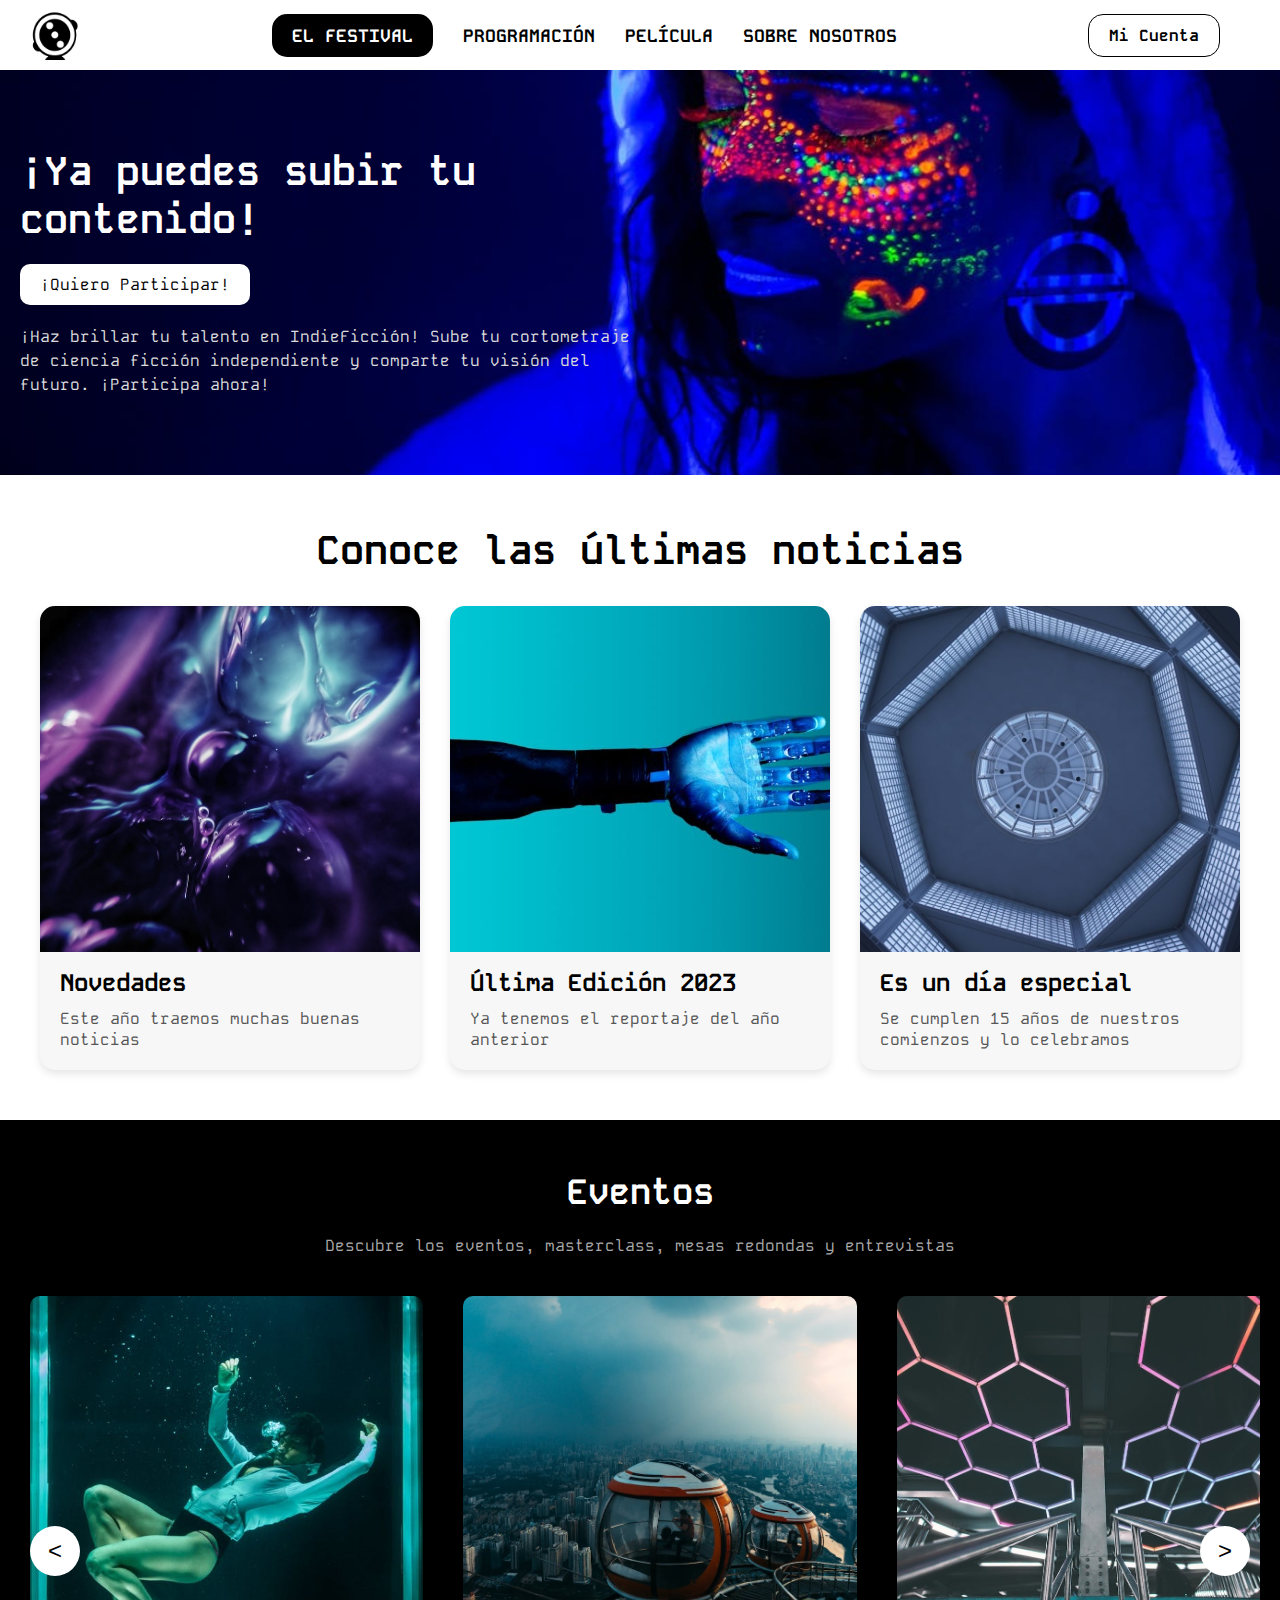
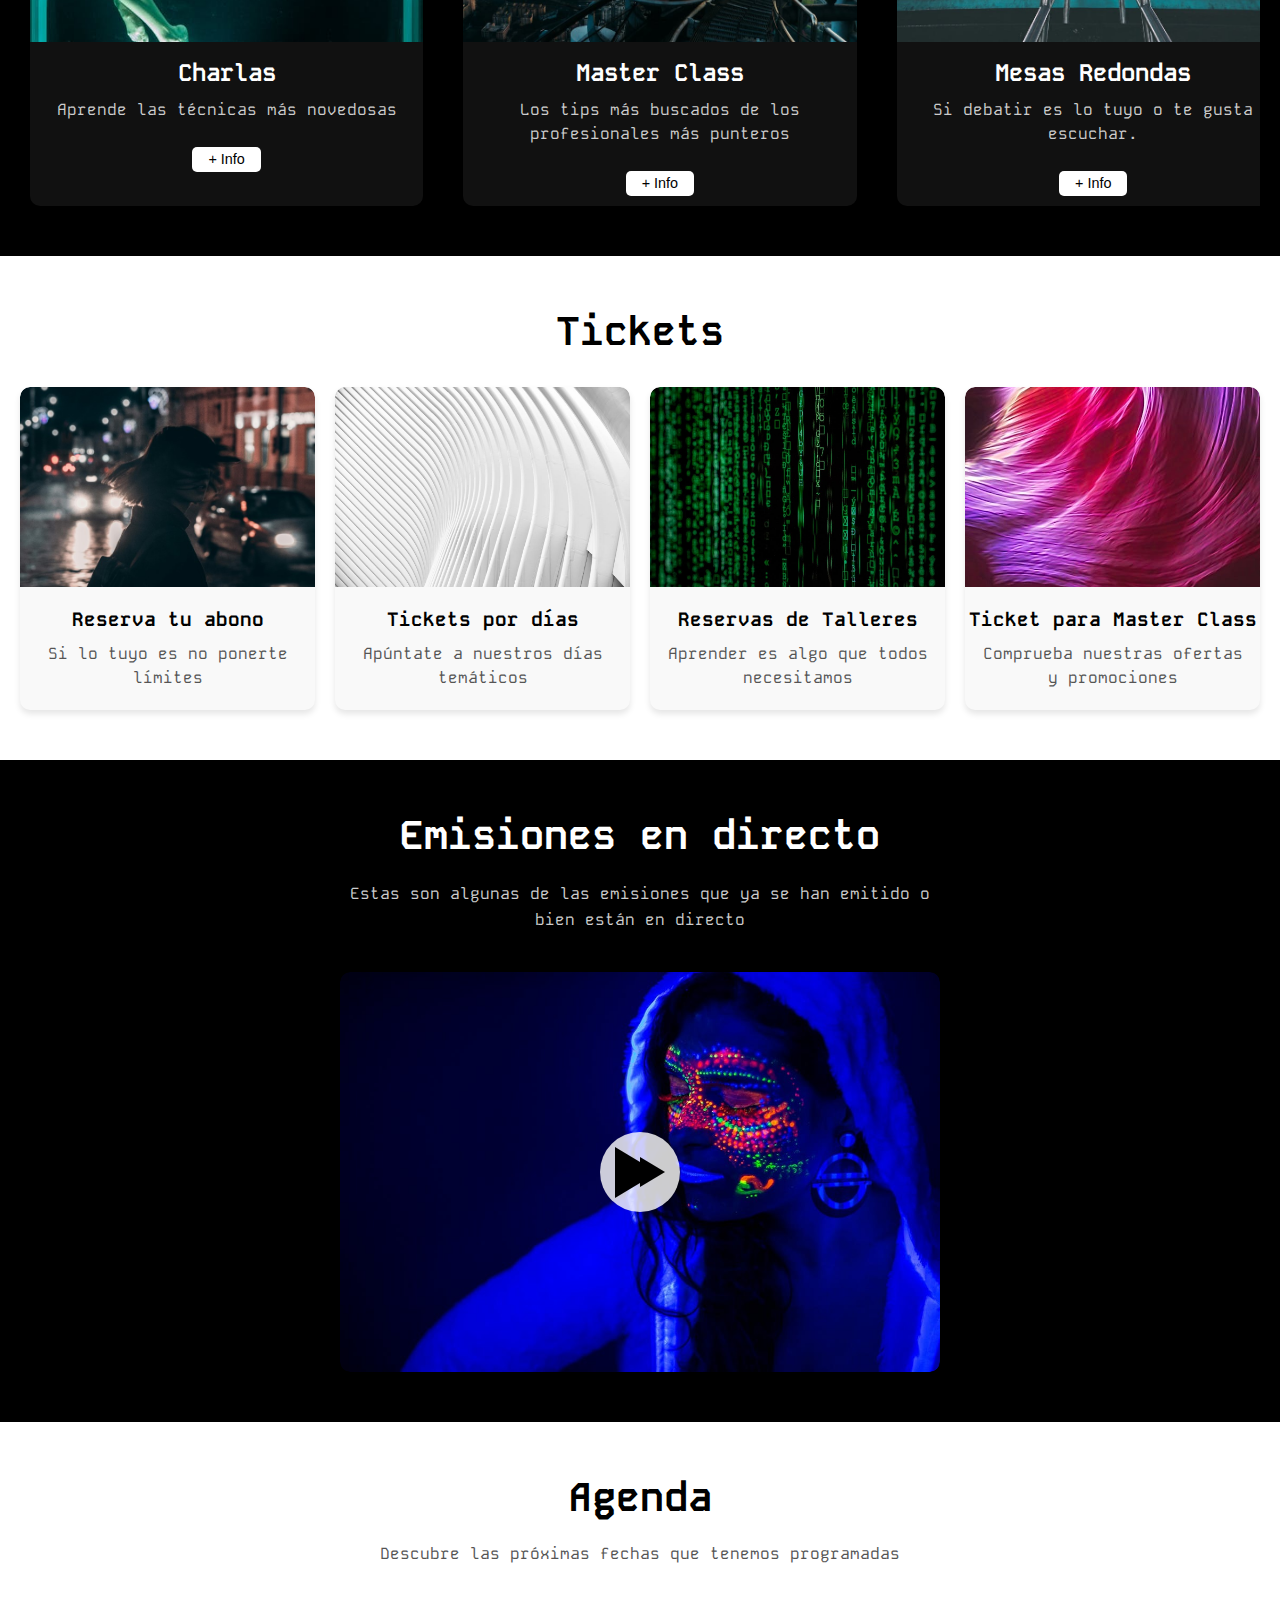
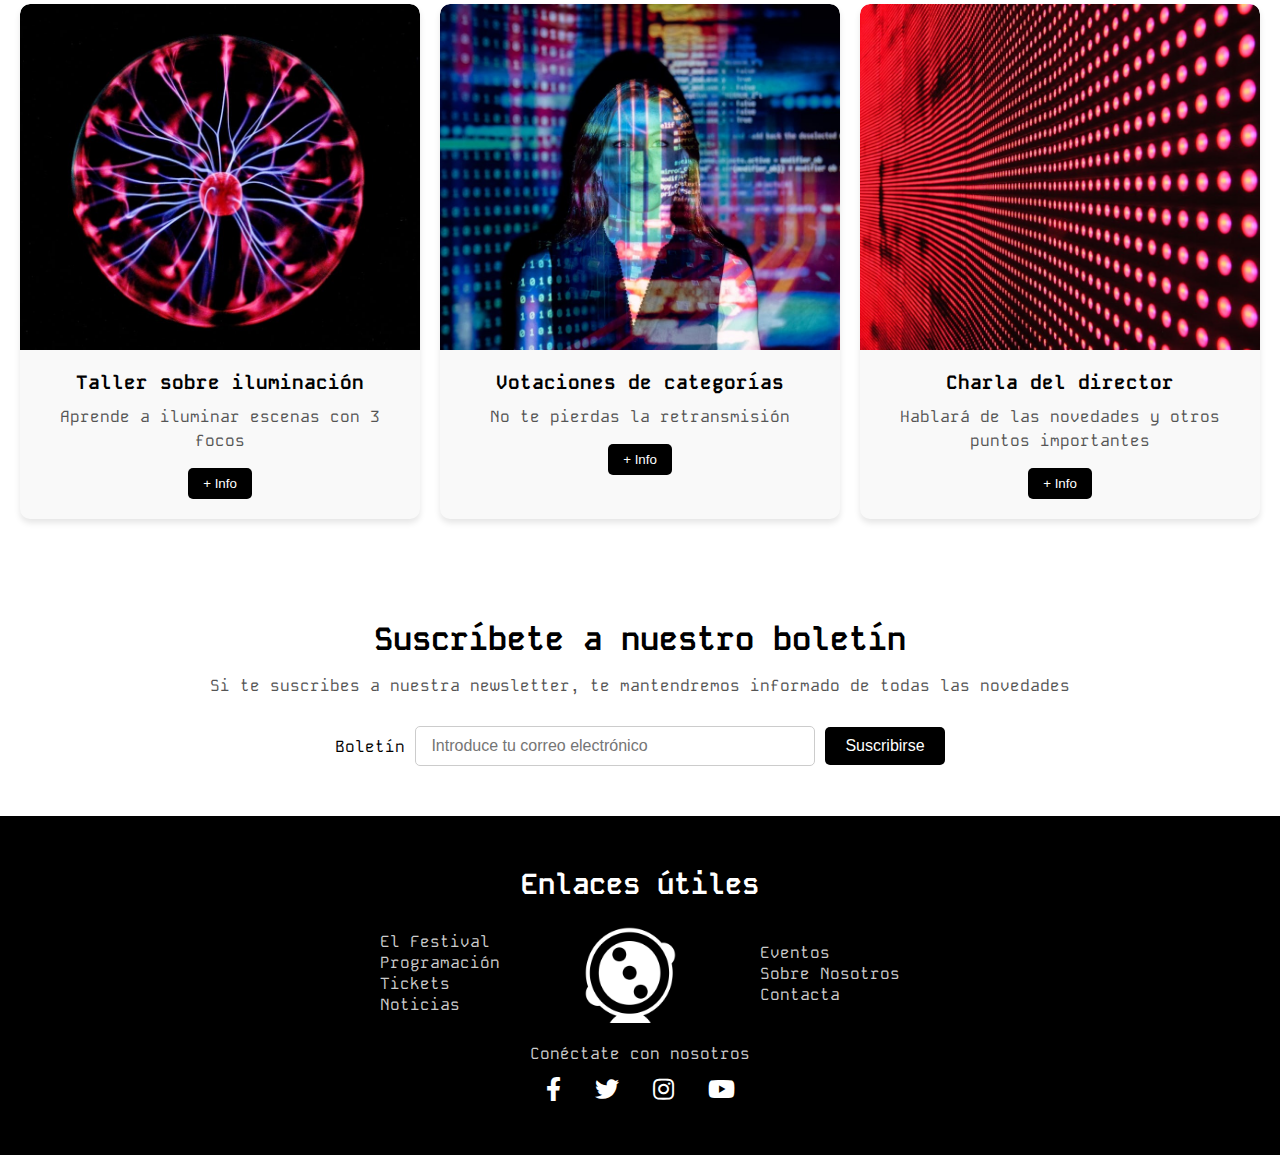
==== index.html @ d8e86381 "adf" ====
<!DOCTYPE html>
<html lang="es">
<head>
    <meta charset="UTF-8">
    <meta name="viewport" content="width=device-width, initial-scale=1.0">
    <title>Menú Responsive</title>
    <link rel="stylesheet" href="css/styles.css">
    <link rel="stylesheet" href="https://cdnjs.cloudflare.com/ajax/libs/font-awesome/5.15.4/css/all.min.css">
</head>
<body>
  <header>
    <!-- Contenedor del menú -->
    <nav class="menu">
        <!-- Logotipo -->
        <div class="logo">
            <img src="images/logo.png" aria-label="descripcion del logo">
        </div>

        <!-- Botón hamburguesa -->
        <div class="menu-toggle" id="menu-toggle">
            &#9776; <!-- Ícono hamburguesa -->
        </div>

        <!-- Opciones del menú -->
        <ul class="menu-items" id="menu-items">
            <li><a href="index.html" class="activo">EL FESTIVAL</a></li>
            <li><a href="programacion.html">PROGRAMACIÓN</a></li>
            <li><a href="pelicula.html">PELÍCULA</a></li>
            <li><a href="sobre.html">SOBRE NOSOTROS</a></li>
            <!-- Línea negra con redes sociales -->
            <li class="redes-sociales-container">
              <div class="redes-sociales">
                <a href="#">
                    <span class="fab fa-facebook-f" aria-hidden="true"></span>
                    <span class="sr-only">Facebook</span>
                </a>
                <a href="#">
                    <span class="fab fa-twitter" aria-hidden="true"></span>
                    <span class="sr-only">Twitter</span>
                </a>
                <a href="#">
                    <span class="fab fa-instagram" aria-hidden="true"></span>
                    <span class="sr-only">Instagram</span>
                </a>
                <a href="#">
                    <span class="fab fa-youtube" aria-hidden="true"></span>
                    <span class="sr-only">YouTube</span>
                </a>
                <a href="#">
                    <span class="triangulo-play" aria-hidden="true"></span>
                    <span class="sr-only">Reproducir video</span>
                </a>

            </div>
          </li>
        </ul>

        <!-- Botón Mi Cuenta -->
        <div class="mi-cuenta">
            <a href="#micuenta" class="boton-cuenta">Mi Cuenta</a>
        </div>
    </nav>
</header>

    <section class="participa">
      <div class="contenedor-texto">
          <h1>¡Ya puedes subir tu contenido!</h1>
          <button class="boton-participar">¡Quiero Participar!</button>
          <p class="descripcion">
              ¡Haz brillar tu talento en IndieFicción! Sube tu cortometraje de ciencia ficción independiente y comparte tu visión del futuro. ¡Participa ahora!
          </p>
      </div>
  </section>
  <section class="noticias">
    <h2>Conoce las últimas noticias</h2>
    <div class="contenedor-tarjetas">
        <!-- Tarjeta 1 -->
        <div class="tarjeta">
            <img src="images/noticia1.jpg" alt="grafico_descripcion">
            <h3>Novedades</h3>
            <p>Este año traemos muchas buenas noticias</p>
        </div>
        <!-- Tarjeta 2 -->
        <div class="tarjeta">
            <img src="images/noticia2.jpg" alt="Imagen de Última Edición 2023">
            <h3>Última Edición 2023</h3>
            <p>Ya tenemos el reportaje del año anterior</p>
        </div>
        <!-- Tarjeta 3 -->
        <div class="tarjeta">
            <img src="images/noticia3.jpg" alt="Imagen de Es un día especial">
            <h3>Es un día especial</h3>
            <p>Se cumplen 15 años de nuestros comienzos y lo celebramos</p>
        </div>
    </div>
</section>


<section class="carrusel-eventos">
  <h2>Eventos</h2>
  <p class="descripcion-eventos">Descubre los eventos, masterclass, mesas redondas y entrevistas</p>

  <div class="carrusel">
      <!-- Botones de navegación -->
      <button class="boton-carrusel boton-prev" aria-label="Anterior">&lt;</button>
      <div class="carrusel-contenedor">
          <div class="carrusel-contenido">
              <div class="tarjeta-evento">
                  <img src="images/evento1.jpg" alt="Charlas">
                  <h3>Charlas</h3>
                  <p>Aprende las técnicas más novedosas</p>
                  <button class="boton-info">+ Info</button>
              </div>
              <div class="tarjeta-evento">
                  <img src="images/evento2.jpg" alt="Master Class">
                  <h3>Master Class</h3>
                  <p>Los tips más buscados de los profesionales más punteros</p>
                  <button class="boton-info">+ Info</button>
              </div>
              <div class="tarjeta-evento">
                  <img src="images/evento3.jpg" alt="Mesas Redondas">
                  <h3>Mesas Redondas</h3>
                  <p>Si debatir es lo tuyo o te gusta escuchar.</p>
                  <button class="boton-info">+ Info</button>
              </div>
              <div class="tarjeta-evento">
                  <img src="images/evento4.jpg" alt="Talleres">
                  <h3>Talleres</h3>
                  <p>Descubre cómo mejorar tus habilidades técnicas</p>
                  <button class="boton-info">+ Info</button>
              </div>
              <div class="tarjeta-evento">
                  <img src="images/evento5.jpg" alt="Exposiciones">
                  <h3>Exposiciones</h3>
                  <p>Visualiza proyectos innovadores</p>
                  <button class="boton-info">+ Info</button>
              </div>
              <div class="tarjeta-evento">
                  <img src="images/evento6.jpg" alt="Conferencias">
                  <h3>Conferencias</h3>
                  <p>Escucha a los líderes de la industria</p>
                  <button class="boton-info">+ Info</button>
              </div>
          </div>
      </div>
      <button class="boton-carrusel boton-next" aria-label="Siguiente">&gt;</button>
  </div>
</section>




<section class="tickets">
  <h2>Tickets</h2>
  <div class="tickets-grid">
      <!-- Tarjeta 1 -->
      <div class="ticket-item">
          <img src="images/ticket1.jpg" alt="Reserva tu abono">
          <h3>Reserva tu abono</h3>
          <p>Si lo tuyo es no ponerte límites</p>
      </div>
      <!-- Tarjeta 2 -->
      <div class="ticket-item">
          <img src="images/ticket2.jpg" alt="Tickets por días">
          <h3>Tickets por días</h3>
          <p>Apúntate a nuestros días temáticos</p>
      </div>
      <!-- Tarjeta 3 -->
      <div class="ticket-item">
          <img src="images/ticket3.jpg" alt="Reservas de Talleres">
          <h3>Reservas de Talleres</h3>
          <p>Aprender es algo que todos necesitamos</p>
      </div>
      <!-- Tarjeta 4 -->
      <div class="ticket-item">
          <img src="images/ticket4.jpg" alt="Ticket para Master Class">
          <h3>Ticket para Master Class</h3>
          <p>Comprueba nuestras ofertas y promociones</p>
      </div>
  </div>
</section>

<section class="emisiones-directo">
  <div class="contenedor-seccion">
      <div class="contenido">
          <h2>Emisiones en directo</h2>
          <p class="descripcion-emisiones">
              Estas son algunas de las emisiones que ya se han emitido o bien están en directo
          </p>
          <div class="video-contenedor">
              <img src="images/emision.jpg" alt="Emisión en directo">
              <div class="boton-play">
                <a href="#" aria-label="Reproducir video">
                    <span class="triangulo-play" aria-hidden="true"></span>
                    <span class="sr-only">Reproducir video</span>
                </a>
                      <span class="triangulo-play"></span>
                  </a>
              </div>
          </div>
      </div>
  </div>
</section>


<section class="agenda">
  <div class="contenedor">
      <h2>Agenda</h2>
      <p class="descripcion-agenda">
          Descubre las próximas fechas que tenemos programadas
      </p>
      <div class="agenda-grid">
          <!-- Tarjeta 1 -->
          <div class="tarjeta-agenda">
              <img src="images/agenda1.jpg" alt="Taller sobre iluminación">
              <h3>Taller sobre iluminación</h3>
              <p>Aprende a iluminar escenas con 3 focos</p>
              <button class="boton-info">+ Info</button>
          </div>
          <!-- Tarjeta 2 -->
          <div class="tarjeta-agenda">
              <img src="images/agenda2.jpg" alt="Votaciones de categorías">
              <h3>Votaciones de categorías</h3>
              <p>No te pierdas la retransmisión</p>
              <button class="boton-info">+ Info</button>
          </div>
          <!-- Tarjeta 3 -->
          <div class="tarjeta-agenda">
              <img src="images/agenda3.jpg" alt="Charla del director">
              <h3>Charla del director</h3>
              <p>Hablará de las novedades y otros puntos importantes</p>
              <button class="boton-info">+ Info</button>
          </div>
      </div>
  </div>
</section>


<section class="suscripcion-boletin">
  <div class="contenedor">
      <h2>Suscríbete a nuestro boletín</h2>
      <p class="descripcion-boletin">
          Si te suscribes a nuestra newsletter, te mantendremos informado de todas las novedades
      </p>
      <form class="formulario-suscripcion" action="#" method="POST">
        <label for="email">Boletín</label>
        <input 
            type="email" 
            id="email" 
            name="email" 
            placeholder="Introduce tu correo electrónico"
            required>
          <button type="submit">Suscribirse</button>
      </form>
  </div>
</section>


<footer class="footer">
  <div class="contenedor-footer">
      <h2>Enlaces útiles</h2>
      <div class="footer-contenido">
          <ul class="footer-enlaces">
              <li><a href="#">El Festival</a></li>
              <li><a href="#">Programación</a></li>
              <li><a href="#">Tickets</a></li>
              <li><a href="#">Noticias</a></li>
          </ul>

          <div class="footer-logo">
              <img src="images/logo-blanco.png" alt="Logo">
          </div>

          <ul class="footer-enlaces">
              <li><a href="#">Eventos</a></li>
              <li><a href="#">Sobre Nosotros</a></li>
              <li><a href="#">Contacta</a></li>
          </ul>
      </div>

      <div class="footer-redes">
          <p>Conéctate con nosotros</p>
          <div class="redes-sociales">
            <a href="#" aria-label="Facebook">
                <span class="fab fa-facebook-f" aria-hidden="true"></span>
                <span class="sr-only">Facebook</span>
            </a>
            <a href="#" aria-label="Twitter">
                <span class="fab fa-twitter" aria-hidden="true"></span>
                <span class="sr-only">Twitter</span>
            </a>
            <a href="#" aria-label="Instagram">
                <span class="fab fa-instagram" aria-hidden="true"></span>
                <span class="sr-only">Instagram</span>
            </a>
            <a href="#" aria-label="YouTube">
                <span class="fab fa-youtube" aria-hidden="true"></span>
                <span class="sr-only">YouTube</span>
            </a>
          </div>
      </div>
  </div>
</footer>





  <!-- Incluir el archivo JavaScript -->
<script src="js/carrusel.js"></script>
<script src="js/menu.js"></script> 
</body>
</html>
---- css/styles.css ----
@import url('https://fonts.googleapis.com/css2?family=Kode+Mono:wght@400;600&display=swap');
/* Importa la fuente 'Kode Mono' de Google Fonts. */

* {
    margin: 0;
    padding: 0;
    box-sizing: border-box;
    /* Reset básico de estilos, asegura el box-sizing en todos los elementos. */
}

body {
    font-family: 'Kode Mono', monospace;
    background-color: #fff;
    color: #000;
    /* Establece la fuente principal, fondo blanco y texto negro. */
}

header {
    width: 100%;
    padding: 10px 0;
    display: flex;
    justify-content: center;
    /* El header ocupa todo el ancho, con un padding superior e inferior, y centra su contenido. */
}

.menu {
    display: flex;
    justify-content: space-between;
    align-items: center;
    width: 100%;
    max-width: 1280px;
    margin: 0 auto;
    padding: 0 30px;
    /* El contenedor .menu es el área principal de navegación. Está limitado a 1280px y centrado. */
}

.logo img {
    height: 50px;
    display: block;
    /* El logo se muestra con una altura fija de 50px y como elemento de bloque. */
}

.footer-logo img {
    width: 100px;
    height: auto;
    display: block;
    margin: 0 auto;
    /* Logo en el footer, centrado y con un ancho definido. */
}

.menu-items {
    list-style: none;
    display: flex;
    gap: 30px;
    margin: 0;
    /* Lista horizontal de ítems del menú, sin viñetas, con espacio entre ellos. */
}

.menu-items li a {
  text-decoration: none;
  font-weight: bold;
  font-size: 18px;
  transition: color 0.3s ease;
  color: #000; 
  /* Estilos base de los enlaces del menú: tipografía, color y transición en hover. */
}

.menu-items li a:hover {
    color: #555;
    /* Efecto hover: el texto se oscurece levemente. */
}

.menu-items li a.activo {
  background-color: #000;
  color: #fff;
  border-radius: 15px;
  padding: 10px 20px;
  text-decoration: none;
  /* Enlace activo resaltado con fondo negro, texto blanco y bordes redondeados. */
}

.mi-cuenta {
    margin-right: 30px;
    /* Separación a la derecha para el ítem "Mi Cuenta". */
}

.mi-cuenta .boton-cuenta {
    text-decoration: none;
    border: 1px solid #000;
    padding: 10px 20px;
    border-radius: 15px;
    font-weight: bold;
    font-size: 16px;
    transition: background 0.3s ease;
    color: #000;
    /* Botón de "Mi Cuenta": estilo tipo botón, con borde y transición. */
}

.mi-cuenta .boton-cuenta:hover {
    background-color: #000;
    color: #fff;
    /* Hover en el botón de cuenta: invierte colores. */
}

.menu-toggle {
    display: none;
    font-size: 30px;
    cursor: pointer;
    user-select: none;
    /* Ícono hamburguesa oculto por defecto (se mostrará en responsive). */
}

.redes-sociales-container {
    display: none;
    background-color: #000;
    text-align: center;
    padding: 10px 0;
    /* Contenedor para redes sociales, visible en algunas versiones (ej. responsive). */
}

.redes-sociales-container .redes-sociales a {
    margin: 0 10px;
    /* Espacio entre iconos de redes sociales. */
}

.redes-sociales-container .redes-sociales img {
    height: 24px;
    width: 24px;
    /* Tamaño de los iconos sociales. */
}

.participa {
    background-image: url('../images/participa.jpg');
    background-size: cover;
    background-position: center;
    background-repeat: no-repeat;
    width: 100%;
    max-width: 1280px;
    height: 405px;
    margin: 0 auto;
    display: flex;
    justify-content: flex-start;
    align-items: center;
    color: #fff;
    padding: 20px;
    position: relative;
    /* Sección "participa": imagen de fondo, texto y botón. */
}

.contenedor-texto {
    max-width: 50%;
    /* Limita el ancho del texto dentro de "participa". */
}

.contenedor-texto h1 {
    font-size: 2.5rem;
    line-height: 1.2;
    margin-bottom: 20px;
    /* Título grande dentro de la sección participa. */
}

.boton-participar {
    background-color: #fff;
    color: #000;
    padding: 10px 20px;
    border-radius: 10px;
    font-size: 1rem;
    cursor: pointer;
    border: none;
    margin-bottom: 20px;
    transition: background-color 0.3s ease;
    font-family: 'Kode Mono', monospace;
    /* Botón de llamado a la acción en "participa". */
}

.boton-participar:hover {
    background-color: #ccc;
    /* Hover en el botón: se aclara el fondo. */
}

.descripcion {
    font-size: 1rem;
    line-height: 1.5;
    color: #dcdcdc;
    /* Descripción, texto secundario con tono gris claro. */
}

.noticias {
    text-align: center;
    padding: 50px 20px;
    /* Sección "noticias" con texto centrado y paddings. */
}

.noticias h2 {
    font-size: 2.5rem;
    margin-bottom: 30px;
    /* Título grande de la sección de noticias. */
}

.contenedor-tarjetas {
    display: flex;
    justify-content: space-between;
    flex-wrap: wrap;
    gap: 20px;
    max-width: 1200px;
    margin: 0 auto;
    /* Contenedor para tarjetas (noticias): grilla flexible con espacio entre tarjetas. */
}

.tarjeta {
    background-color: #f7f7f7;
    border-radius: 15px;
    overflow: hidden;
    text-align: left;
    width: calc(33.333% - 20px);
    box-shadow: 0 4px 8px rgba(0, 0, 0, 0.1);
    transition: transform 0.3s ease;
    /* Tarjeta de noticia: estilo limpio, con sombra y animación hover. */
}

.tarjeta:hover {
    transform: translateY(-10px);
}

.tarjeta img {
    width: 100%;
    height: 346px;
    object-fit: cover;
    object-position: center;
    display: block;
    /* Imagen de la tarjeta, recorte centrado. */
}

.tarjeta h3 {
    font-size: 1.5rem;
    margin: 15px 20px 10px;
    /* Título dentro de la tarjeta. */
}

.tarjeta p {
    font-size: 1rem;
    margin: 0 20px 20px;
    color: #555;
    /* Párrafo descriptivo en la tarjeta. */
}

.carrusel-eventos h2 {
    font-size: 2.2rem;
    margin-bottom: 20px;
    /* Título en el carrusel de eventos. */
}

.descripcion-eventos {
    font-size: 1rem;
    margin-bottom: 40px;
    margin-top: 20px;
    color: #aaa;
    /* Texto secundario en el carrusel de eventos. */
}

.carrusel-eventos {
    text-align: center;
    background-color: #000;
    color: #fff;
    padding: 50px 20px;
    max-width: 1280px;
    margin: 0 auto;
    /* Sección carrusel de eventos con fondo oscuro. */
}

.carrusel {
    position: relative;
    overflow: hidden;
    /* Contenedor del carrusel. */
}

.carrusel-contenedor {
    width: 100%;
    overflow: hidden;
    /* Contenedor interno del carrusel para clips. */
}

.carrusel-contenido {
    display: flex;
    gap: 20px;
    transition: transform 0.5s ease-in-out;
    /* Elementos del carrusel colocados en fila con espacio entre ellos. */
}

.tarjeta-evento {
    flex: 0 0 calc(33.33% - 20px);
    background-color: #111;
    border-radius: 10px;
    overflow: hidden;
    text-align: center;
    display: flex;
    flex-direction: column;
    box-shadow: 0 4px 8px rgba(0, 0, 0, 0.3);
    margin: 0 10px;
    /* Tarjeta individual dentro del carrusel de eventos. */
}

.tarjeta-evento img {
    width: 100%;
    height: 346px;
    object-fit: cover;
    object-position: center;
    /* Imagen principal del evento. */
}

.tarjeta-evento h3 {
    font-size: 1.5rem;
    margin: 15px 0 10px;
}

.tarjeta-evento p {
    font-size: 1rem;
    margin: 0 15px 15px;
    color: #ccc;
    line-height: 1.5;
}

.tarjeta-evento .boton-info {
    display: inline-block;
    background-color: #fff;
    color: #000;
    border: none;
    border-radius: 5px;
    padding: 4px 16px;
    font-size: 0.9rem;
    margin: 10px auto;
    cursor: pointer;
    transition: background-color 0.3s ease;
    text-align: center;
    white-space: nowrap;
    line-height: 1.2;
    /* Botón para más info dentro de la tarjeta del evento. */
}

.tarjeta-evento .boton-info:hover {
    background-color: #ccc;
    color: #000;
}

.boton-carrusel {
    position: absolute;
    top: 50%;
    transform: translateY(-50%);
    background-color: #fff;
    color: #000;
    border: none;
    border-radius: 50%;
    width: 50px;
    height: 50px;
    font-size: 1.5rem;
    cursor: pointer;
    z-index: 10;
    /* Botones laterales para navegar en el carrusel. */
}

.boton-prev {
    left: 10px;
}

.boton-next {
    right: 10px;
}

.tickets {
    text-align: center;
    padding: 50px 20px;
    background-color: #fff;
    /* Sección TICKETS: listado de tarjetas con entradas. */
}

.tickets h2 {
    font-size: 2.5rem;
    margin-bottom: 30px;
}

.tickets-grid {
    display: grid;
    grid-template-columns: repeat(4, 1fr);
    gap: 20px;
    max-width: 1280px;
    margin: 0 auto;
    /* Grilla de 4 columnas para las tarjetas de tickets. */
}

.ticket-item {
    background-color: #f9f9f9;
    border-radius: 10px;
    overflow: hidden;
    text-align: center;
    box-shadow: 0 4px 6px rgba(0, 0, 0, 0.1);
    padding-bottom: 20px;
    /* Tarjeta individual para cada ticket. */
}

.ticket-item img {
    width: 100%;
    height: 200px;
    object-fit: cover;
    border-top-left-radius: 10px;
    border-top-right-radius: 10px;
}

.ticket-item h3 {
    font-size: 1.2rem;
    margin: 15px 0 10px;
}

.ticket-item p {
    font-size: 1rem;
    color: #555;
    margin: 0 10px;
    line-height: 1.5;
}

.emisiones-directo {
    background-color: #000;
    color: #fff;
    width: 100%;
    max-width: 1280px;
    margin: 0 auto;
    padding: 50px 20px;
    box-sizing: border-box;
    text-align: center;
    /* Sección de emisiones en directo, con fondo negro, texto blanco y un video destacado. */
}

.contenedor-seccion {
    display: flex;
    justify-content: center;
    align-items: center;
    width: 100%;
}

.contenido {
    max-width: 600px;
    width: 100%;
    margin: 0 auto;
}

.contenido h2 {
    font-size: 2.5rem;
    margin-bottom: 20px;
}

.descripcion-emisiones {
    font-size: 1rem;
    margin-bottom: 40px;
    color: #ccc;
    line-height: 1.6;
}

.video-contenedor {
    position: relative;
    width: 100%;
    border-radius: 10px;
    overflow: hidden;
}

.video-contenedor img {
    width: 100%;
    display: block;
    border-radius: 10px;
}

/* Unificación del botón play */
.boton-play {
    position: absolute;
    top: 50%;
    left: 50%;
    transform: translate(-50%, -50%);
    background: rgba(255, 255, 255, 0.8);
    border: none;
    width: 80px;
    height: 80px;
    border-radius: 50%;
    display: flex;
    justify-content: center;
    align-items: center;
    cursor: pointer;
    transition: background 0.3s ease;
    /* Botón de reproducción sobre la imagen/video. */
}

.boton-play:hover {
    background: rgba(255, 255, 255, 1);
}

.triangulo-play {
    width: 0;
    height: 0;
    border-left: 25px solid #000;
    border-top: 15px solid transparent;
    border-bottom: 15px solid transparent;
    /* Triángulo interno del botón de play. */
}

.agenda {
    background-color: #fff;
    color: #000;
    padding: 50px 20px;
    text-align: center;
    /* Sección AGENDA con una grilla de eventos. */
}

.agenda .contenedor {
    max-width: 1280px;
    width: 100%;
    margin: 0 auto;
}

.agenda h2 {
    font-size: 2.5rem;
    margin-bottom: 20px;
}

.descripcion-agenda {
    font-size: 1rem;
    margin-bottom: 40px;
    color: #555;
}

.agenda-grid {
    display: grid;
    grid-template-columns: repeat(3, 1fr);
    gap: 20px;
    /* Grilla de agenda en 3 columnas. */
}

.tarjeta-agenda {
    background-color: #f9f9f9;
    border-radius: 10px;
    overflow: hidden;
    text-align: center;
    box-shadow: 0 4px 6px rgba(0,0,0,0.1);
    padding-bottom: 20px;
}

.tarjeta-agenda img {
    width: 100%;
    height: 346px;
    object-fit: cover;
    border-top-left-radius: 10px;
    border-top-right-radius: 10px;
}

.tarjeta-agenda h3 {
    font-size: 1.2rem;
    margin: 15px 0 10px;
}

.tarjeta-agenda p {
    font-size: 1rem;
    color: #555;
    margin: 0 15px 15px;
    line-height: 1.5;
}

.tarjeta-agenda .boton-info {
    display: inline-block;
    background-color: #000;
    color: #fff;
    border: none;
    border-radius: 5px;
    padding: 8px 15px;
    cursor: pointer;
    transition: background-color 0.3s ease;
}

.tarjeta-agenda .boton-info:hover {
    background-color: #555;
}

.suscripcion-boletin {
    background-color: #fff;
    color: #000;
    text-align: center;
    padding: 50px 20px;
    width: 100%;
    /* Sección para suscribirse a un boletín. */
}

.suscripcion-boletin .contenedor {
    max-width: 1280px;
    margin: 0 auto;
    padding: 0 20px;
}

.suscripcion-boletin h2 {
    font-size: 2rem;
    margin-bottom: 15px;
}

.descripcion-boletin {
    font-size: 1rem;
    margin-bottom: 30px;
    color: #555;
}

.formulario-suscripcion {
    display: flex;
    justify-content: center;
    align-items: center;
    gap: 10px;
    flex-wrap: wrap;
    /* Formulario para introducir email y suscribirse. */
}

.formulario-suscripcion input {
    font-size: 1rem;
    padding: 10px 15px;
    width: 400px;
    border: 1px solid #ccc;
    border-radius: 5px;
    outline: none;
    box-sizing: border-box;
}

.formulario-suscripcion input:focus {
    border-color: #000;
}

.formulario-suscripcion button {
    font-size: 1rem;
    background-color: #000;
    color: #fff;
    border: none;
    padding: 10px 20px;
    border-radius: 5px;
    cursor: pointer;
    transition: background-color 0.3s ease;
}

.formulario-suscripcion button:hover {
    background-color: #444;
}

.footer {
    background-color: #000;
    color: #fff;
    max-width: 1280px;
    margin: 0 auto;
    padding: 50px 0;
    /* Footer principal del sitio con logo, enlaces y redes. */
}

.contenedor-footer {
    width: 100%;
    text-align: center;
    padding: 0 20px;
}

.footer h2 {
    font-size: 1.8rem;
    margin-bottom: 20px;
}

.footer-contenido {
    display: flex;
    justify-content: center;
    align-items: center;
    gap: 80px;
    margin-bottom: 20px;
    /* Distribuye los elementos del footer (logo, enlaces, redes) horizontalmente. */
}

.footer-enlaces {
    list-style: none;
    margin: 0;
    text-align: left;
}

.footer-enlaces li {
    margin-bottom: 0px;
}

.footer-enlaces a {
    text-decoration: none;
    color: #ccc;
    transition: color 0.3s ease;
}

.footer-enlaces a:hover {
    color: #fff;
}

.footer-redes p {
    font-size: 1rem;
    margin-bottom: 10px;
    color: #ccc;
}

.redes-sociales a {
    color: #fff;
    font-size: 1.5rem;
    margin: 0 10px;
    transition: color 0.3s ease;
}

.redes-sociales a:hover {
    color: #555;
}


/* ------------------------------ PAGINA PROGRAMACIÓN ----------------------------*/

.programacion-eventos {
  background: url('../images/programacion.jpg') no-repeat center center;
  background-size: contain;
  max-width: 1280px;
  margin: 0 auto;
  height: 450px;
  display: flex;
  justify-content: center;
  align-items: flex-end;
  color: #fff;
  text-align: left;
  padding: 20px;
  /* Sección de la página de programación con imagen de fondo. */
}

.programacion-eventos .texto-programacion {
    padding: 10px;
    width: 100%;
    max-width: 100%;
    box-sizing: border-box;
}

.programacion-eventos .texto-programacion p {
    font-size: 1rem;
    line-height: 1.5;
    margin: 0;
    text-align: justify;
}

.programacion-eventos .contenedor {
  width: 100%;
  padding: 20px;
}

.texto-programacion {
  max-width: 700px;
}

.texto-programacion h2 {
  font-size: 2.5rem;
  font-weight: 600;
  margin-bottom: 15px;
}

.texto-programacion p {
    font-size: 1rem;
    line-height: 1.4;
    word-wrap: break-word;
    overflow-wrap: break-word;
    margin: 0;
}

.programacion {
  background-color: #fff;
  max-width: 1280px;
  margin: 0 auto;
  padding: 20px 10px;
  box-shadow: 0 2px 8px rgba(0, 0, 0, 0.1);
  /* Contenedor principal de la programación: eventos con fechas e imágenes. */
}

.programacion h2 {
  font-family: 'Kode Mono', monospace;
  font-size: 2rem;
  border-bottom: 6px solid #000;
  padding-bottom: 10px;
  margin-bottom: 20px;
  /* Título con una línea inferior gruesa. */
}

.programacion-item {
  display: flex;
  justify-content: space-between;
  align-items: center;
  gap: 20px;
  padding: 20px 0;
  border-bottom: 1px solid #000000;
  /* Cada ítem de programación es una fila con fecha, texto y imagen. */
}

.programacion-fecha {
  text-align: center;
  flex: 0 0 100px;
}

.programacion-fecha .dia {
  font-size: 2.5rem;
  font-weight: bold;
  display: block;
}

.programacion-fecha .hora,
.programacion-fecha .duracion {
  font-size: 0.9rem;
  color: #666;
}

.programacion-contenido {
  flex: 1;
  font-family: 'Kode Mono', monospace;
  font-size: 1rem;
}

.programacion-contenido h3 {
  font-size: 2rem;
  font-weight: bold;
  margin-bottom: 5px;
}

.programacion-imagen img {
  width: 282px;
  height: 282px;
  object-fit: cover;
  border-radius: 5px;
}

.boton-ver-mas {
  text-align: center;
  margin-top: 20px;
}

.boton-ver-mas button {
  background-color: #000;
  color: #fff;
  font-family: 'Kode Mono', monospace;
  font-size: 1rem;
  border: none;
  border-radius: 5px;
  padding: 10px 20px;
  cursor: pointer;
  transition: background 0.3s ease;
}

.boton-ver-mas button:hover {
  background-color: #444;
}

.programacion-fecha {
  font-size: 2rem;
  font-weight: bold;
}

.botones-navegacion {
  width: 100%;
  max-width: 1280px;
  margin: 0 auto;
  padding: 20px 0;
  text-align: center;
}

.contenedor-botones .boton {
  background-color: #000;
  color: #fff;
  border: none;
  padding: 10px 20px;
  margin: 0 10px;
  font-family: 'Kode Mono', monospace;
  font-size: 1rem;
  text-transform: uppercase;
  cursor: pointer;
  border-radius: 5px;
  transition: background-color 0.3s ease;
}

.contenedor-botones .boton.activo {
  background-color: red;
  color: #fff;
}

.contenedor-botones .boton:hover {
  background-color: #555;
}


/*PÁGINA PELÍCULA -----------------------------------------------------------*/

.section-destacada {
    width: 100%;
    max-width: 1280px;
    margin: 0 auto;
    background-image: url('../images/fondo-pelicula.jpg');
    background-size: cover;
    background-position: center;
    color: #fff;
    padding: 100px 40px;
    box-sizing: border-box;
    min-height: 400px;
    /* Sección destacada para una película: imagen de fondo, texto. */
}
.contenedor-destacado {
    display: flex;
    justify-content: space-between;
    align-items: center;
    gap: 20px;
}
.texto-izquierda,
.texto-derecha {
    flex: 1;
}
.etiqueta {
    display: flex;
    gap: 10px;
    margin-bottom: 15px;
}
.etiqueta span {
    background-color: #222;
    color: #fff;
    padding: 5px 10px;
    font-size: 0.9rem;
    border-radius: 5px;
}
.texto-izquierda h2 {
    font-size: 2.5rem;
    margin: 10px 0;
    font-weight: bold;
}
.texto-izquierda h3 {
    font-size: 1.5rem;
    font-weight: normal;
}
.texto-derecha h2 {
    font-size: 2rem;
    margin-bottom: 10px;
}
.texto-derecha p {
    font-size: 1rem;
    line-height: 1.6;
}

.navegacion-articles {
    width: 100%;
    max-width: 1160px;
    margin: 0 auto;
    display: flex;
    justify-content: center;
    align-items: center;
    padding: 20px 0;
    /* Barra de navegación para secciones de la película (ej. pestañas). */
}

.contenedor-botones-pelicula {
    display: flex;
    gap: 10px;
    position: relative;
}
.boton-nav {
    background-color: #000;
    color: #fff;
    border: none;
    padding: 15px 30px;
    font-size: 1rem;
    cursor: pointer;
    transition: background-color 0.3s ease;
    text-transform: uppercase;
}
.boton-nav.activo {
    background-color: #e50000;
    color: #fff;
}
.boton-nav:hover {
    background-color: #333;
}

.article-section {
    display: none;
    padding: 20px;
    background-color: #f9f9f9;
    border: 1px solid #ddd;
    margin: 10px 0;
    max-width: 1280px;
    margin: 0 auto;
}
.article-section.active {
    display: block;
    /* Secciones de artículo que se muestran/ocultan al pulsar botones. */
}

.article-resumen {
    width: 100%;
    max-width: 1160px;
    margin: 50px auto;
    padding: 20px;
    box-sizing: border-box;
}
.contenido-resumen {
    display: flex;
    gap: 30px;
    align-items: flex-start;
}
.texto-resumen {
    flex: 2;
}
.texto-resumen h2 {
    font-size: 2rem;
    font-weight: bold;
    margin-bottom: 20px;
}
.texto-resumen p {
    font-size: 1rem;
    line-height: 1.6;
    color: #333;
}
.imagen-resumen {
    flex: 1;
    text-align: center;
}
.imagen-resumen img {
    width: 346px;
    height: 346px;
    object-fit: cover;
    object-position: center;
    border-radius: 10px;
}
.imagen-resumen h3 {
    margin-top: 10px;
    font-size: 1.2rem;
    font-weight: bold;
}
.imagen-resumen p {
    font-size: 0.9rem;
    color: #555;
}


/* Sección reparto */
.section-reparto {
    width: 100%;
    max-width: 1280px;
    margin: 50px auto;
    text-align: center;
    color: #fff;
    background-color: #000;
    padding: 30px 20px;
    box-sizing: border-box;
}
.section-reparto h2 {
    font-size: 2.5rem;
    margin-bottom: 10px;
}
.descripcion-reparto {
    font-size: 1rem;
    margin-bottom: 30px;
    color: #ccc;
}
.carrusel-reparto {
    position: relative;
    display: flex;
    align-items: center;
}

.carrusel-items {
    display: flex;
    gap: 20px;
    overflow: hidden;
    scroll-behavior: smooth;
    transition: transform 0.5s ease-in-out;
    /* Carrusel horizontal con scroll suave. */
}

.tarjeta-reparto {
    flex: 0 0 346px;
    background-color: #111;
    border-radius: 10px;
    text-align: center;
    box-shadow: 0 4px 8px rgba(0, 0, 0, 0.5);
    padding: 10px;
}
.tarjeta-reparto img {
    width: 100%;
    height: 346px;
    object-fit: cover;
    border-radius: 5px;
}
.tarjeta-reparto h3 {
    margin: 10px 0;
    font-size: 1.3rem;
    color: #fff;
}
.tarjeta-reparto p {
    font-size: 1rem;
    color: #ccc;
}
.tarjeta-reparto a {
    display: inline-block;
    margin-top: 10px;
    color: #fff;
    text-decoration: underline;
    font-weight: bold;
}

.carrusel-btn {
    background-color: rgba(0, 0, 0, 0.7);
    color: #fff;
    border: none;
    border-radius: 50%;
    width: 40px;
    height: 40px;
    font-size: 1.5rem;
    cursor: pointer;
    position: absolute;
    top: 50%;
    transform: translateY(-50%);
    z-index: 10;
}
.btn-prev {
    left: -20px;
}
.btn-next {
    right: -20px;
}
.carrusel-btn:hover {
    background-color: rgba(255, 255, 255, 0.3);
}

.section-programacion {
    width: 100%;
    max-width: 1160px;
    margin: 0 auto;
    padding: 50px 20px;
    font-family: 'Kode Mono', monospace;
    color: #000;
    box-sizing: border-box;
}
.section-programacion h2 {
    font-size: 2rem;
    margin-bottom: 30px;
    font-weight: bold;
}
.contenedor-programacion-pelicula {
    display: flex;
    gap: 30px;
    align-items: center;
}
.info-horario {
    text-align: center;
    flex: 0 0 150px;
}
.info-horario .dia {
    font-size: 1.2rem;
    margin-bottom: 10px;
}
.info-horario .fecha {
    font-size: 4rem;
    font-weight: bold;
}
.info-horario .hora {
    font-size: 1.2rem;
    line-height: 1.5;
}
.info-horario .duracion {
    font-size: 1rem;
    margin-top: 10px;
    color: #555;
}
.info-pelicula {
    flex: 1;
}
.info-pelicula h3 {
    font-size: 2rem;
    margin-bottom: 15px;
    font-weight: bold;
}
.info-pelicula ul {
    list-style: none;
    padding: 0;
}
.info-pelicula li {
    font-size: 1rem;
    margin-bottom: 10px;
    color: #333;
}
.imagen-programacion {
    flex: 0 0 346px;
}
.imagen-programacion img {
    width: 100%;
    height: 346px;
    object-fit: cover;
    border-radius: 10px;
}

.section-trailer {
    width: 100%;
    max-width: 1280px;
    margin: 0 auto;
    padding: 50px 20px;
    text-align: center;
    color: #fff;
    background-color: #000;
    box-sizing: border-box;
}
.section-trailer h2 {
    font-size: 2.5rem;
    margin-bottom: 30px;
    font-family: 'Kode Mono', monospace;
}
.contenedor-video {
    position: relative;
    display: inline-block;
}
.contenedor-video img {
    width: 100%;
    max-width: 600px;
    border-radius: 10px;
    display: block;
}
.icono-play {
    width: 0;
    height: 0;
    border-left: 20px solid #000;
    border-top: 12px solid transparent;
    border-bottom: 12px solid transparent;
}
.descripcion-trailer {
    font-size: 1rem;
    line-height: 1.6;
    color: #ccc;
    margin-top: 20px;
    max-width: 800px;
    margin-left: auto;
    margin-right: auto;
    font-family: 'Kode Mono', monospace;
}

.section-imagenes {
    width: 100%;
    max-width: 1280px;
    margin: 0 auto;
    text-align: center;
    padding: 60px;
}
.section-imagenes h2 {
    font-size: 2rem;
    margin-bottom: 20px;
    font-family: 'Kode Mono', monospace;
}
.carrusel-imagenes {
    position: relative;
    display: flex;
    align-items: center;
    overflow: hidden;
}
.tarjeta-imagen {
    flex: 0 0 calc(25% - 20px);
    background-color: #f9f9f9;
    border-radius: 10px;
    text-align: center;
    box-shadow: 0 4px 6px rgba(0, 0, 0, 0.1);
    padding: 10px;
}
.tarjeta-imagen img {
    width: 100%;
    height: 200px;
    object-fit: cover;
    border-radius: 10px;
}
.tarjeta-imagen h3 {
    margin: 10px 0;
    font-size: 1.1rem;
    color: #000;
}
.tarjeta-imagen p {
    font-size: 0.9rem;
    color: #555;
}
.carrusel-imagenes .carrusel-btn {
    position: absolute;
    top: 50%;
    transform: translateY(-50%);
    background-color: rgba(0, 0, 0, 0.7);
    color: #fff;
    border: none;
    border-radius: 50%;
    width: 40px;
    height: 40px;
    font-size: 1.5rem;
    cursor: pointer;
    z-index: 10;
}
.carrusel-imagenes .btn-prev {
    left: 10px;
}
.carrusel-imagenes .btn-next {
    right: 10px;
}
.carrusel-imagenes .carrusel-btn:hover {
    background-color: rgba(255, 255, 255, 0.3);
}


/*PÁGINA SOBRE NOSOTROS --------------------------------------*/
.seccion-ultima-edicion {
    width: 100%;
    max-width: 1280px;
    height: 500px;
    margin: 0 auto;
    background: url('../images/edicion-fondo.jpg') no-repeat center center;
    background-size: cover;
    display: flex;
    justify-content: flex-end;
    align-items: flex-end;
    text-align: right;
    padding: 30px;
    box-sizing: border-box;
    color: #fff;
    /* Sección con imagen de fondo, texto a la derecha y botones de acción. */
}
.seccion-ultima-edicion .contenedor-texto {
    max-width: 600px;
}
.seccion-ultima-edicion .contenedor-texto h2 {
    font-size: 2.5rem;
    margin-bottom: 20px;
    font-family: 'Kode Mono', monospace;
    text-transform: uppercase;
}
.seccion-ultima-edicion .contenedor-texto p {
    font-size: 1rem;
    line-height: 1.5;
    margin-bottom: 20px;
}
.botones-accion {
    display: flex;
    justify-content: flex-end;
    gap: 15px;
}
.boton-blanco, .boton-negro {
    text-decoration: none;
    font-size: 1rem;
    padding: 10px 20px;
    border-radius: 5px;
    transition: background-color 0.3s ease, color 0.3s ease;
}
.boton-blanco {
    background-color: #fff;
    color: #000;
}
.boton-blanco:hover {
    background-color: #ddd;
}
.boton-negro {
    background-color: #000;
    color: #fff;
}
.boton-negro:hover {
    background-color: #333;
}

.section-pilares {
    width: 100%;
    max-width: 1280px;
    margin: 0 auto;
    padding: 50px 20px;
    text-align: center;
    font-family: 'Kode Mono', monospace;
    box-sizing: border-box;
}
.section-pilares h2 {
    font-size: 2.5rem;
    margin-bottom: 15px;
    font-weight: bold;
    text-transform: uppercase;
}
.descripcion-pilares {
    font-size: 1rem;
    color: #555;
    margin-bottom: 40px;
}
.contenedor-pilares {
    display: flex;
    justify-content: space-between;
    gap: 20px;
}
.pilar {
    background-color: #fff;
    border-radius: 10px;
    box-shadow: 0 4px 6px rgba(0, 0, 0, 0.1);
    text-align: center;
    padding: 15px;
    max-width: calc(33.333% - 20px);
    box-sizing: border-box;
}
.pilar img {
    width: 100%;
    max-width: 346px;
    height: 346px;
    object-fit: cover;
    border-radius: 10px;
    margin: 0 auto 15px;
    display: block;
}
.pilar h3 {
    font-size: 1.2rem;
    margin-bottom: 10px;
    font-weight: bold;
    color: #000;
}
.pilar p {
    font-size: 1rem;
    color: #555;
    line-height: 1.5;
}
.linea-final {
    width: 1000px;
    height: 4px;
    background-color: #000;
    margin: 30px auto 0;
}

.seccion-info {
    width: 100%;
    max-width: 1280px;
    margin: 0 auto;
    padding: 50px 20px;
    text-align: center;
    font-family: 'Kode Mono', monospace;
    box-sizing: border-box;
}
.seccion-info h2 {
    font-size: 2.5rem;
    margin-bottom: 40px;
    font-weight: bold;
    text-transform: uppercase;
}
.contenedor-info {
    display: flex;
    justify-content: space-between;
    gap: 20px;
}
.tarjeta-info {
    background-color: #fff;
    border-radius: 10px;
    box-shadow: 0 4px 6px rgba(0, 0, 0, 0.1);
    text-align: center;
    padding: 15px;
    max-width: calc(25% - 20px);
    box-sizing: border-box;
}
.tarjeta-info img {
    width: 100%;
    height: 346px;
    object-fit: cover;
    border-radius: 10px;
    margin-bottom: 15px;
}
.tarjeta-info h3 {
    font-size: 1.2rem;
    margin-bottom: 10px;
    font-weight: bold;
    color: #000;
}
.tarjeta-info p {
    font-size: 1rem;
    color: #555;
    line-height: 1.5;
}

.seccion-merchandising {
    width: 100%;
    max-width: 1280px;
    margin: 0 auto;
    padding: 50px 100px; 
    text-align: center;
    font-family: 'Kode Mono', monospace;
    color: #fff;
    background-color: #000;
    box-sizing: border-box;
}
.seccion-merchandising h2 {
    font-size: 2.5rem;
    margin-bottom: 10px;
}
.descripcion-merchandising {
    font-size: 1rem;
    margin-bottom: 40px;
    color: #ccc;
}
.contenedor-merchandising {
    display: grid;
    grid-template-columns: repeat(4, 1fr);
    grid-template-rows: auto;
    gap: 20px;
}
/* Primera fila: dos imágenes ocupan el doble de ancho cada una */
.imagen-merch:nth-child(1),
.imagen-merch:nth-child(2) {
  grid-column: span 2;
}
/* Segunda fila: imagen grande que ocupa todo el ancho */
.imagen-grande {
  grid-column: span 4;
}
/* Tercera fila: una imagen que ocupa 3/4 y otra 1/4 */
.imagen-3-4 {
  grid-column: span 3;
}
.imagen-1-4 {
  grid-column: span 1;
}

.imagen-merch img {
    width: 100%;
    height: 250px;
    object-fit: cover;
    border-radius: 10px;
    display: block;
}

.seccion-contacto {
    width: 100%;
    max-width: 1280px;
    margin: 0 auto;
    padding: 50px 20px;
    box-sizing: border-box;
    background: url('../images/fondo-formulario.jpg') no-repeat center center / cover;
    position: relative;
}
.seccion-contacto::before {
    content: "";
    position: absolute;
    top: 0;
    left: 0;
    width: 100%;
    height: 100%;
    z-index: 1;
}
.contenedor-contacto {
    display: flex;
    justify-content: space-between;
    gap: 20px;
    position: relative;
    z-index: 2;
    width: 100%;
    padding: 20px;
    background-color: rgba(255, 255, 255, 0.1);
    border-radius: 10px;
}
.formulario {
    flex: 0 0 60%;
    padding: 30px;
    background: url('../images/formulario.jpg') no-repeat center center / cover;
    border-radius: 10px;
    position: relative;
    color: #fff;
}
.formulario::before {
    content: "";
    position: absolute;
    top: 0;
    left: 0;
    width: 100%;
    height: 100%;
    border-radius: 10px;
    z-index: 1;
}
.formulario form {
    position: relative;
    z-index: 2;
}
.formulario input,
.formulario textarea {
    width: 100%;
    margin-bottom: 15px;
    padding: 10px;
    border: none;
    border-radius: 5px;
    font-size: 1rem;
    background-color: rgba(255, 255, 255, 0.9);
    color: #000;
}
button[type="submit"] {
    background-color: #000;
    color: #fff;
    border: none;
    padding: 10px 20px;
    border-radius: 5px;
    cursor: pointer;
    transition: background-color 0.3s ease;
}
button[type="submit"]:hover {
    background-color: #444;
}
.informacion-datos {
    flex: 0 0 30%;
    background: rgba(0, 0, 0, 0.9);
    padding: 30px;
    border-radius: 10px;
    color: #fff;
    font-size: 0.9rem;
    line-height: 1.5;
}
.espacio-libre {
    flex: 0 0 10%;
}

.sr-only {
    position: absolute;
    width: 1px;
    height: 1px;
    margin: -1px;
    padding: 0;
    overflow: hidden;
    clip: rect(0, 0, 0, 0);
    border: 0;
    white-space: nowrap; /* Evita que el texto se rompa */
}

a {
    color: white; /* Asegura que los enlaces sean blancos */
    text-decoration: none; /* Elimina subrayado si es necesario */
}

a .fab, a .triangulo-play {
    color: white; /* Aplica color blanco a los íconos */
}

a:hover .fab, a:hover .triangulo-play {
    color: #ccc; /* Opcional: color gris en hover */
}



@media (max-width: 768px) {
    /* Reglas responsive para móviles y tablets: 
       Se reorganizan menús, tarjetas, grillas y tipografías. */

    .menu-items::before {
        content: "";
        display: block;
        width: 100%;
        height: 2px;
        background-color: #000;
        position: absolute;
        top: 0px;
        left: 0;
    }

    .menu-items {
        display: none;
        flex-direction: column;
        background-color: #fff;
        position: absolute;
        top: 70px;
        left: 0;
        width: 100%;
        box-shadow: 0 4px 6px rgba(0, 0, 0, 0.1);
        z-index: 1000;
        text-align: left;
    }
    .menu-items li:not(.redes-sociales-container) {
      padding-left: 15px;
      padding-top: 2px;
      padding-bottom: 2px;
    }

    .menu-items.active {
        display: flex;
    }

    .menu-toggle {
        display: block;
        order: 3;
    }

    .redes-sociales-container {
        display: block;
        margin-top: 0px;
    }

    .redes-sociales a i {
      color: #fff; 
      font-size: 24px;
      transition: color 0.3s ease;
    }

    .participa {
        height: auto;
        padding: 30px 10px;
        justify-content: center;
        text-align: center;
    }

    .contenedor-texto {
        max-width: 100%;
    }

    .contenedor-texto h1 {
        font-size: 2rem;
    }

    .contenedor-tarjetas {
        flex-direction: column;
        gap: 30px;
    }

    .tarjeta {
        width: 100%;
    }

    .tarjeta img {
        height: 300px;
    }

    .tickets-grid {
        grid-template-columns: 1fr;
    }

    .agenda-grid {
        grid-template-columns: 1fr;
    }

    .agenda h2 {
        font-size: 2rem;
    }

    .descripcion-agenda {
        font-size: 0.9rem;
    }

    .footer-contenido {
      display: flex;
      flex-direction: column; 
      align-items: center;
      gap: 20px;
    }

    .footer-logo {
        order: 1;
    }

    .footer-enlaces {
        order: 2;
        text-align: center;
    }

    .footer-redes {
        order: 3;
        text-align: center;
    }

    .footer-logo::after {
        content: "";
        display: block;
        width: 100%;
        height: 1px;
        background-color: #fff;
        margin: 20px 0;
    }

    .footer-enlaces::after {
        content: "";
        display: block;
        width: 100%;
        height: 1px;
        background-color: #fff;
        margin: 20px 0;
    }

    .footer-redes p {
        margin-bottom: 20px;
        font-size: 1.2rem;
    }

    .redes-sociales {
        display: flex;
        justify-content: center;
        gap: 10px; 
    }

    .redes-sociales a i {
        color: #fff; 
    }

    .programacion-container {
      display: flex;
      flex-direction: column;
      align-items: center;
      justify-content: center;
      margin: 0 auto;
      padding: 0 10px;
    }

    .programacion-item {
      flex-direction: column;
      align-items: center;
      text-align: center;
      gap: 10px;
      width: 100%;
    }

    .programacion-item img {
      width: 282px;
      height: 282px;
      object-fit: cover;
    }

    .programacion-texto {
      margin: 0;
      padding: 0;
      max-width: 100%;
    }

    .programacion-eventos {
        background-size: cover;
        height: auto;
        padding: 20px;
    }

    .texto-programacion h2 {
        font-size: 1.8rem;
        margin-bottom: 10px;
    }

    .texto-programacion p {
        font-size: 0.9rem;
        text-align: left;
    }

    .contenedor-destacado {
        flex-direction: column;
        text-align: center;
    }

    .texto-izquierda h2,
    .texto-derecha h2 {
        font-size: 2rem;
    }

    .texto-derecha p {
        font-size: 0.9rem;
    }

    .contenido-resumen {
        flex-direction: column;
        text-align: center;
    }

    .texto-resumen h2 {
        font-size: 1.8rem;
    }

    .imagen-resumen img {
        max-width: 80%;
        margin: 0 auto;
    }

    .contenedor-programacion-pelicula {
        flex-direction: column;
        gap: 20px;
    }

    .info-horario .fecha {
        font-size: 3rem;
    }

    .info-pelicula h3 {
        font-size: 1.5rem;
    }

    .imagen-programacion img {
        height: auto;
    }

    .contenedor-video img {
        max-width: 100%;
    }

    .boton-play {
        width: 60px;
        height: 60px;
    }

    .contenedor-pilares {
        flex-direction: column;
        gap: 30px;
    }

    .pilar {
        max-width: 100%;
    }

    .pilar img {
        height: 200px;
    }

    .contenedor-info {
        flex-direction: column;
        gap: 30px;
    }

    .tarjeta {
        max-width: 100%;
    }

    .tarjeta-info {
        max-width: 100%;
    }

    .contenedor-merchandising {
        grid-template-columns: 1fr;
    }

    .contenedor-botones-pelicula {
        flex-direction: column;
        gap: 15px;
    }

    .contenedor-botones-pelicula .boton-nav {
        width: 80%;
        max-width: none;
    }
}
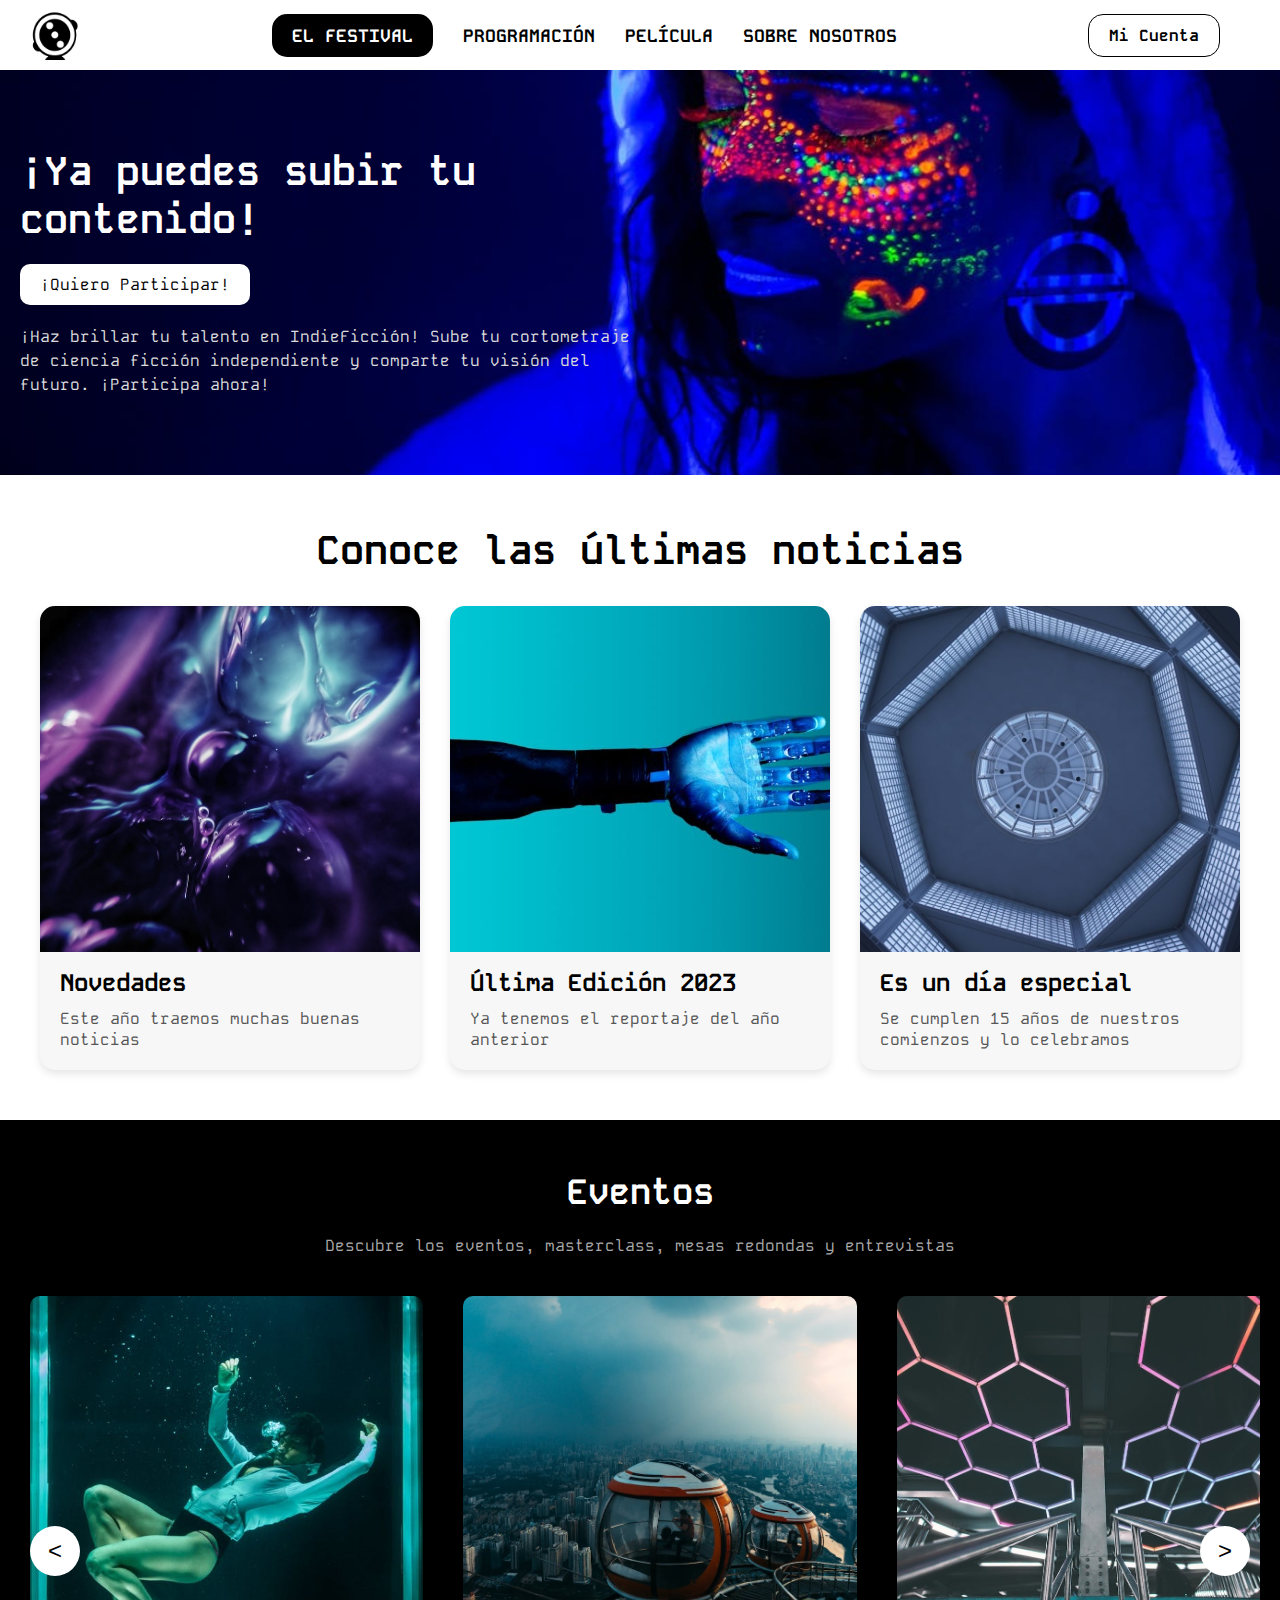
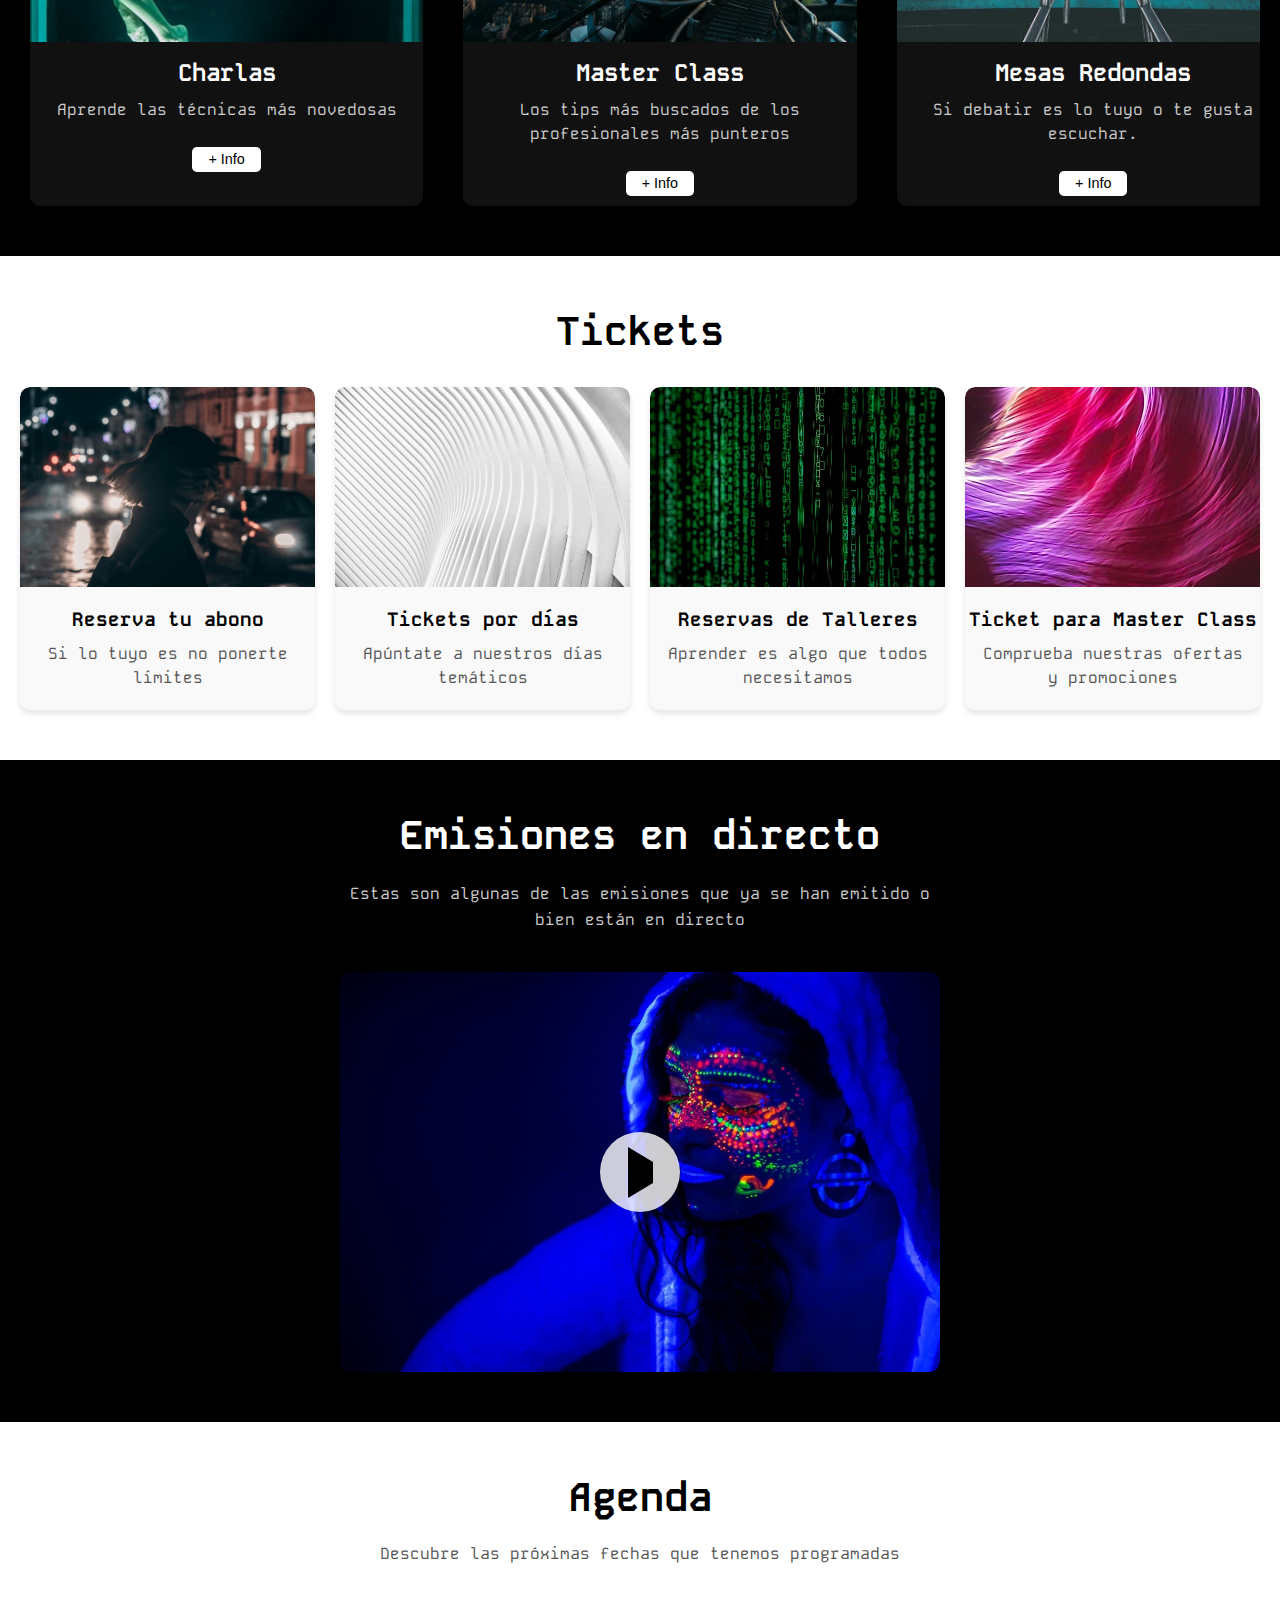
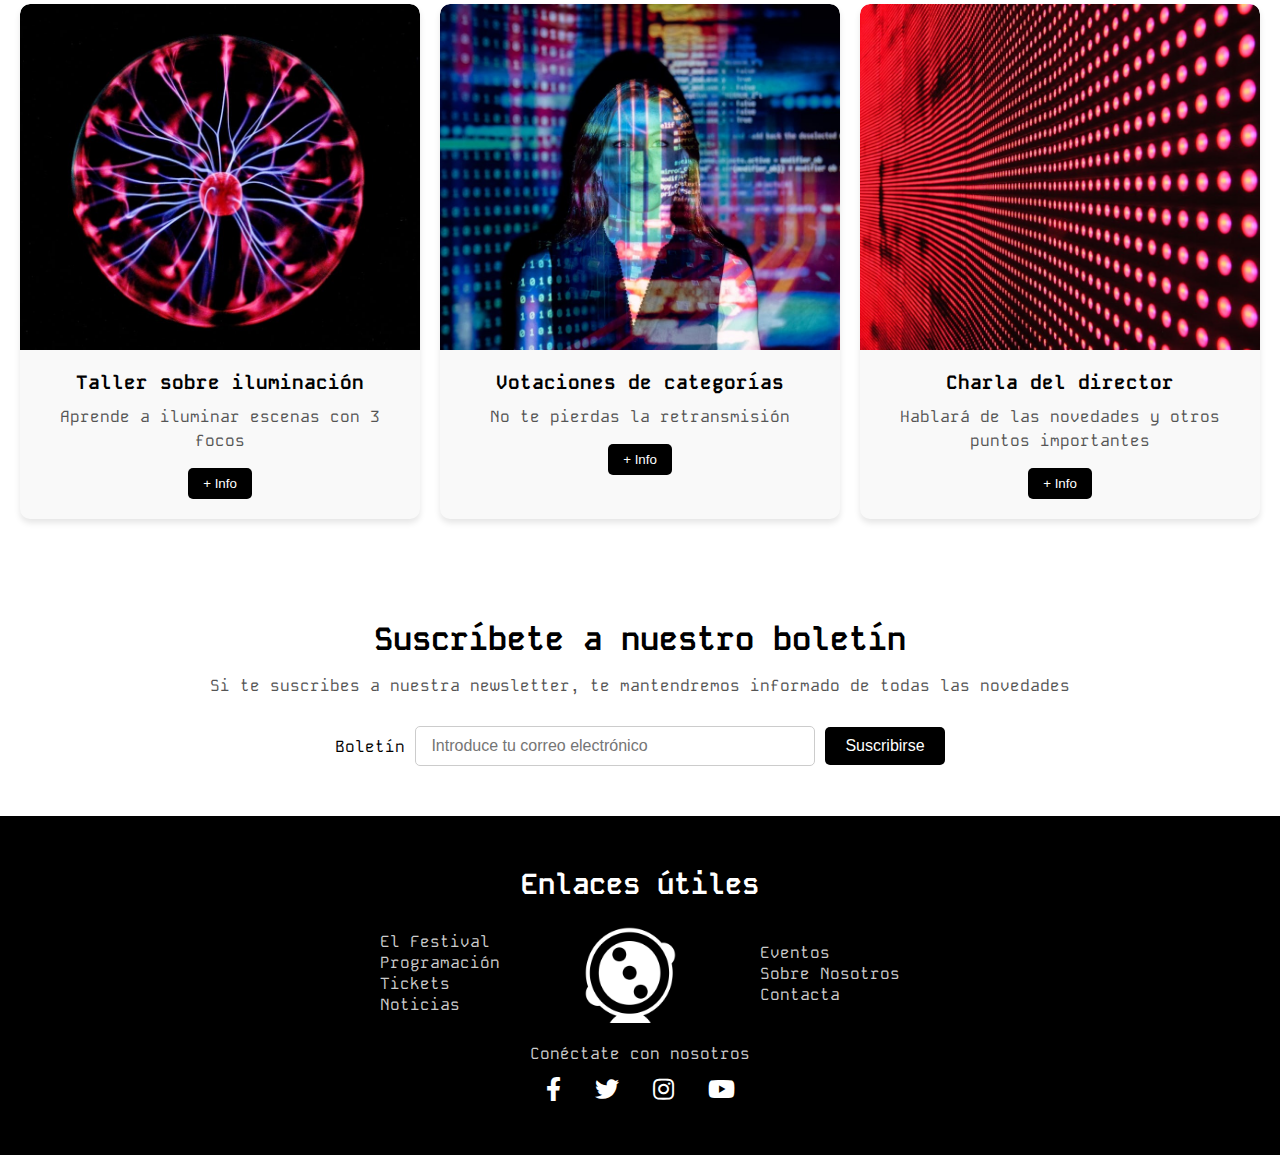
==== commit 3c96d85d: "a sobra" ====
--- a/index.html
+++ b/index.html
@@ -3,7 +3,7 @@
 <head>
     <meta charset="UTF-8">
     <meta name="viewport" content="width=device-width, initial-scale=1.0">
-    <title>Menú Responsive</title>
+    <title>IndieFicción el festival de cine de Ciencia Ficción</title>
     <link rel="stylesheet" href="css/styles.css">
     <link rel="stylesheet" href="https://cdnjs.cloudflare.com/ajax/libs/font-awesome/5.15.4/css/all.min.css">
 </head>
@@ -13,7 +13,7 @@
     <nav class="menu">
         <!-- Logotipo -->
         <div class="logo">
-            <img src="images/logo.png" aria-label="descripcion del logo">
+            <img src="images/logo.png" alt="Descripcion del logo">
         </div>
 
         <!-- Botón hamburguesa -->
@@ -76,7 +76,7 @@
     <div class="contenedor-tarjetas">
         <!-- Tarjeta 1 -->
         <div class="tarjeta">
-            <img src="images/noticia1.jpg" alt="grafico_descripcion">
+            <img src="images/noticia1.jpg" alt="Grafico descriptivo">
             <h3>Novedades</h3>
             <p>Este año traemos muchas buenas noticias</p>
         </div>
@@ -124,19 +124,19 @@
                   <button class="boton-info">+ Info</button>
               </div>
               <div class="tarjeta-evento">
-                  <img src="images/evento4.jpg" alt="Talleres">
+                  <img src="images/evento1.jpg" alt="Talleres">
                   <h3>Talleres</h3>
                   <p>Descubre cómo mejorar tus habilidades técnicas</p>
                   <button class="boton-info">+ Info</button>
               </div>
               <div class="tarjeta-evento">
-                  <img src="images/evento5.jpg" alt="Exposiciones">
+                  <img src="images/evento2.jpg" alt="Exposiciones">
                   <h3>Exposiciones</h3>
                   <p>Visualiza proyectos innovadores</p>
                   <button class="boton-info">+ Info</button>
               </div>
               <div class="tarjeta-evento">
-                  <img src="images/evento6.jpg" alt="Conferencias">
+                  <img src="images/evento3.jpg" alt="Conferencias">
                   <h3>Conferencias</h3>
                   <p>Escucha a los líderes de la industria</p>
                   <button class="boton-info">+ Info</button>
@@ -194,8 +194,6 @@
                     <span class="triangulo-play" aria-hidden="true"></span>
                     <span class="sr-only">Reproducir video</span>
                 </a>
-                      <span class="triangulo-play"></span>
-                  </a>
               </div>
           </div>
       </div>
--- a/css/styles.css
+++ b/css/styles.css
@@ -1310,7 +1310,6 @@
     justify-content: flex-end;
     align-items: flex-end;
     text-align: right;
-    padding: 30px;
     box-sizing: border-box;
     color: #fff;
     /* Sección con imagen de fondo, texto a la derecha y botones de acción. */
@@ -1411,7 +1410,7 @@
     line-height: 1.5;
 }
 .linea-final {
-    width: 1000px;
+    width: 100%;
     height: 4px;
     background-color: #000;
     margin: 30px auto 0;
@@ -1626,6 +1625,69 @@
 
 a:hover .fab, a:hover .triangulo-play {
     color: #ccc; /* Opcional: color gris en hover */
+}
+
+.contenedor-sobre {
+    max-width: 1280px;
+    margin: 0 auto;
+    padding: 0px 0px;
+    text-align: center; /* Centra el contenido */
+    color: #fff;
+    background-color: rgba(0, 0, 0, 0.7); /* Fondo oscuro semi-transparente */
+    border-radius: 10px;
+    box-shadow: 0 4px 6px rgba(0, 0, 0, 0.3); /* Sombra sutil */
+}
+
+.contenedor-sobre h2 {
+    font-size: 2.5rem;
+    margin-bottom: 20px;
+    font-weight: bold;
+    text-transform: uppercase;
+    color: #e5e5e5;
+}
+
+.contenedor-sobre p {
+    font-size: 1rem;
+    line-height: 1.6;
+    margin-bottom: 30px;
+    color: #ccc;
+    max-width: 700px;
+    margin-left: auto;
+    margin-right: auto;
+}
+
+.botones-accion {
+    display: flex;
+    justify-content: center;
+    gap: 15px; /* Espacio entre los botones */
+}
+
+.botones-accion .boton-blanco,
+.botones-accion .boton-negro {
+    text-decoration: none;
+    font-size: 1rem;
+    padding: 10px 20px;
+    border-radius: 5px;
+    font-weight: bold;
+    transition: background-color 0.3s ease, color 0.3s ease;
+}
+
+.botones-accion .boton-blanco {
+    background-color: #fff;
+    color: #000;
+}
+
+.botones-accion .boton-blanco:hover {
+    background-color: #ddd;
+}
+
+.botones-accion .boton-negro {
+    background-color: #000;
+    color: #fff;
+}
+
+.botones-accion .boton-negro:hover {
+    background-color: #444;
 }
 
 
@@ -1919,5 +1981,37 @@
         width: 80%;
         max-width: none;
     }
-}
-
+    .contenedor-sobre {
+        padding: 30px 15px;
+    }
+
+    .contenedor-sobre h2 {
+        font-size: 2rem;
+    }
+
+    .contenedor-sobre p {
+        font-size: 0.9rem;
+    }
+
+    .botones-accion {
+        flex-direction: column;
+        gap: 10px;
+    }
+
+    .botones-accion .boton-blanco,
+    .botones-accion .boton-negro {
+        width: 100%;
+        text-align: center;
+    }
+
+    .seccion-ultima-edicion {
+        margin-top: 0px;
+    }
+
+    .botones-accion {
+        flex-direction: column;
+        gap: 10px;
+    }
+
+}
+
